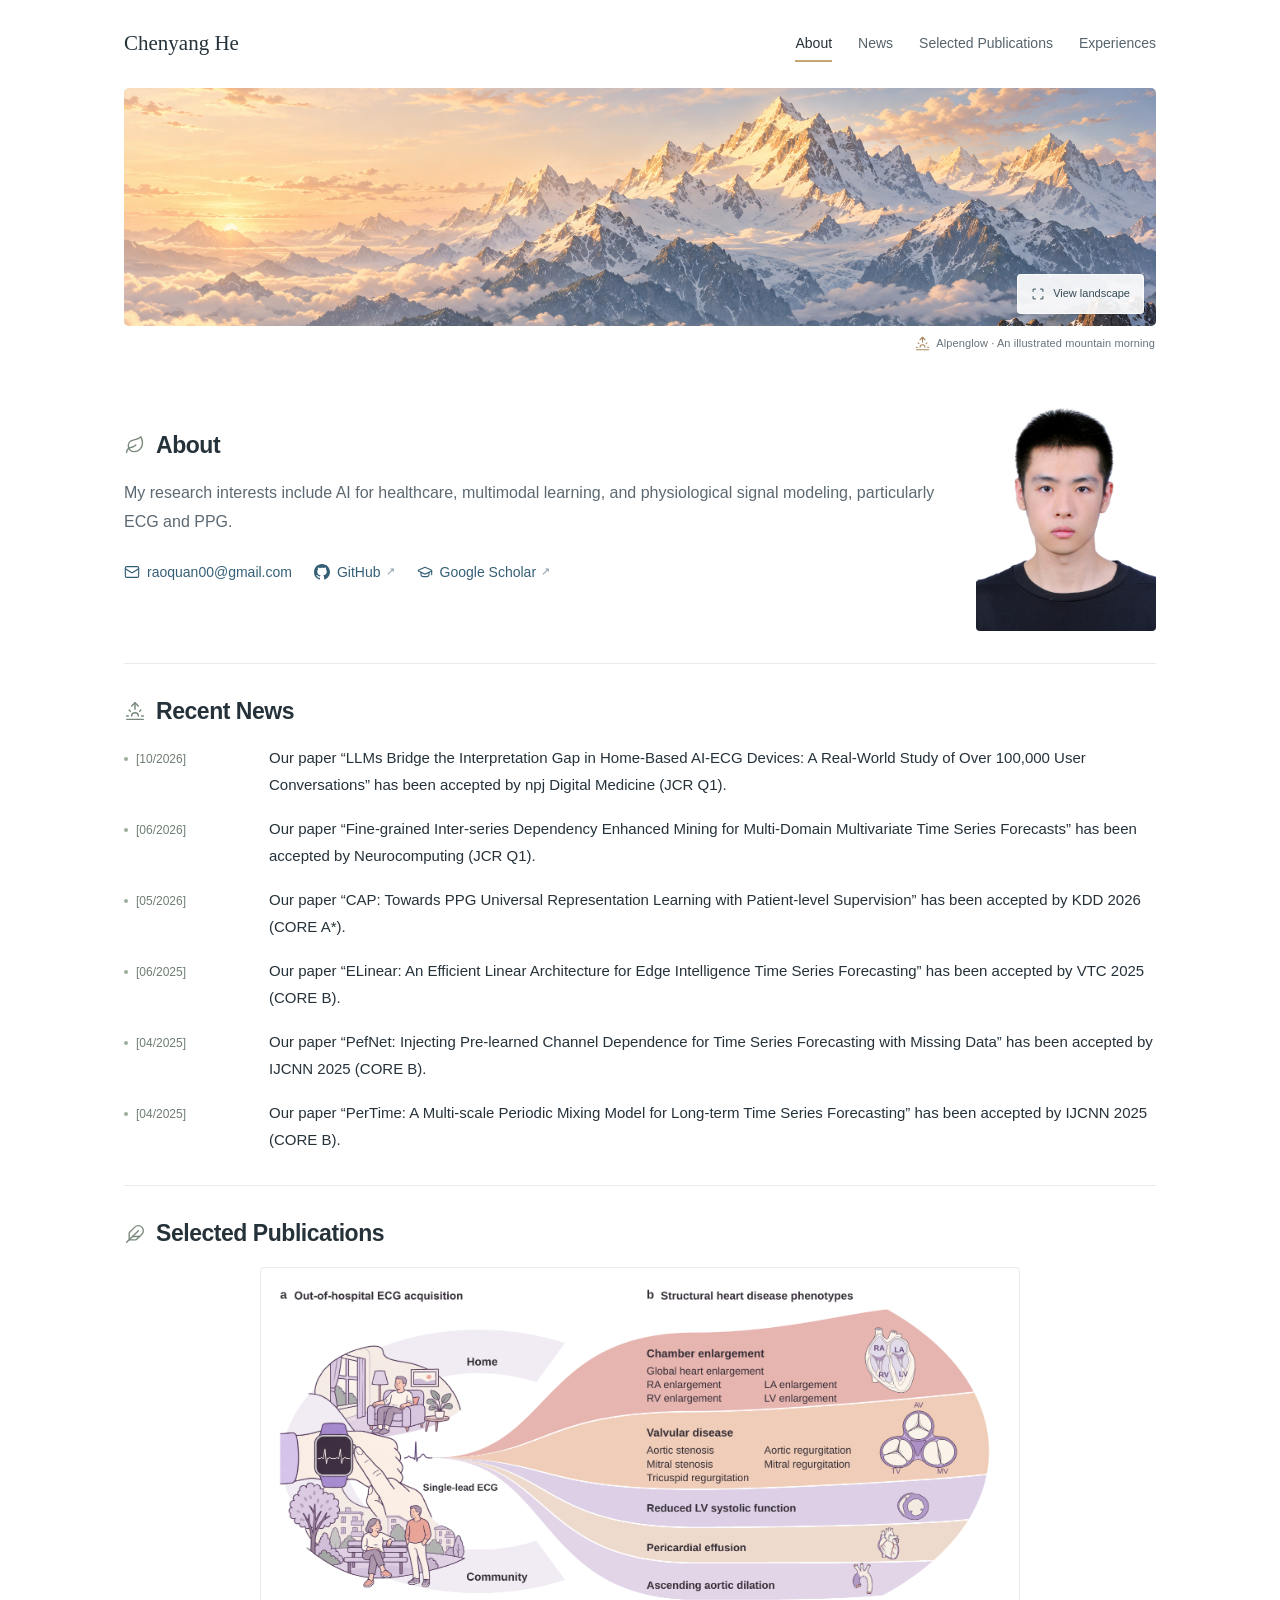
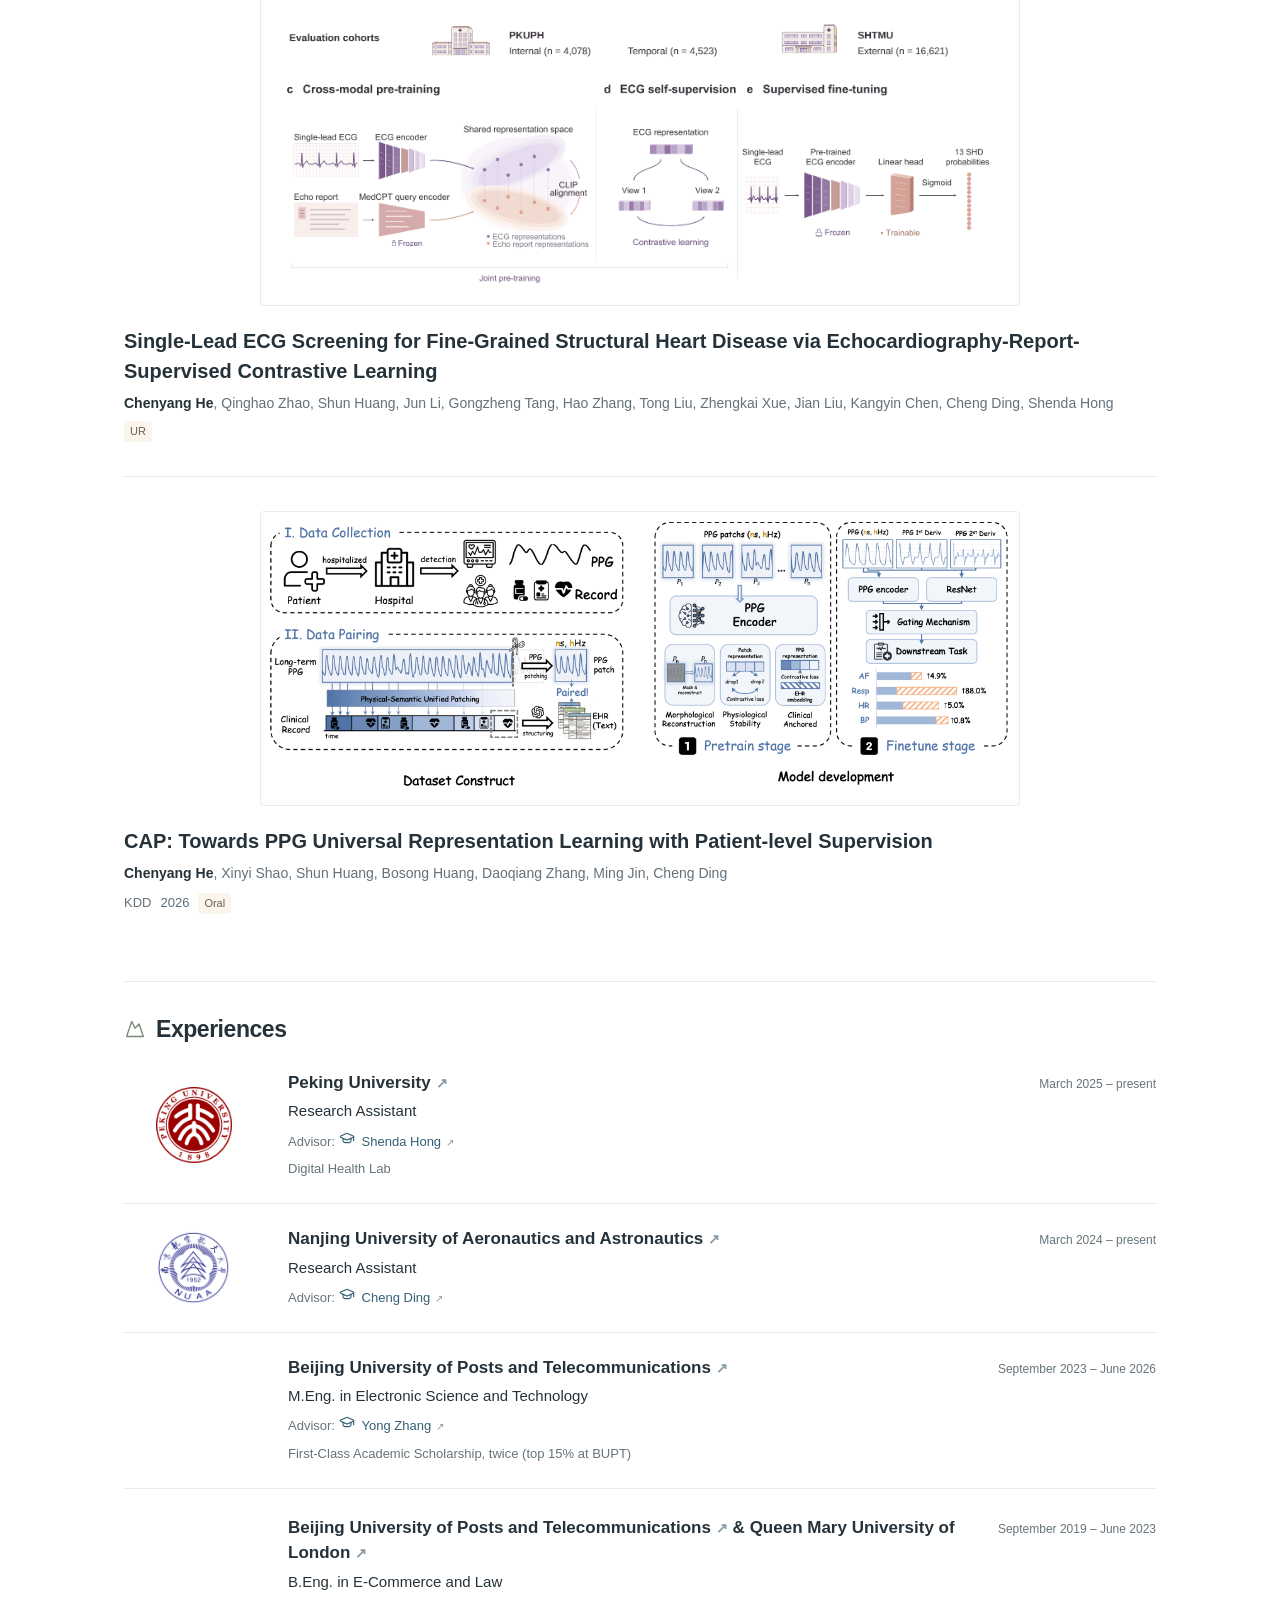
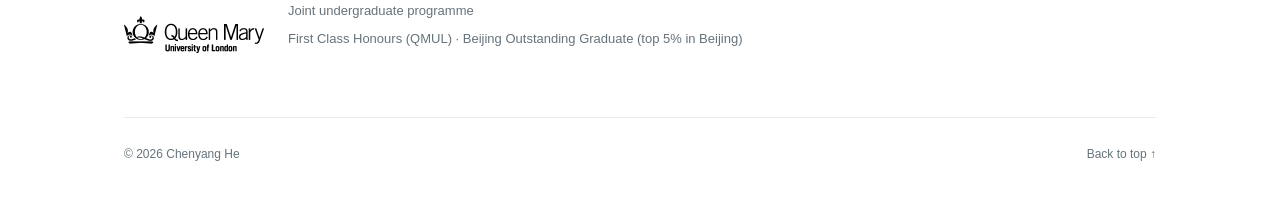
==== index.html @ e51c7ab4 "Publish Chenyang He academic homepage" ====
<!doctype html>
<html lang="en">
<head>
  <meta charset="utf-8">
  <meta name="viewport" content="width=device-width, initial-scale=1">
  <meta name="description" content="Chenyang He. Research interests: AI for healthcare, multimodal learning, and ECG/PPG modeling.">
  <meta name="theme-color" content="#ffffff">
  <title>Chenyang He · Academic Homepage</title>
  <link rel="icon" href="data:image/svg+xml,%3Csvg xmlns='http://www.w3.org/2000/svg' viewBox='0 0 64 64'%3E%3Crect width='64' height='64' rx='14' fill='%23354b57'/%3E%3Ctext x='32' y='43' font-family='serif' font-size='37' text-anchor='middle' fill='white'%3EH%3C/text%3E%3C/svg%3E">
  <link rel="stylesheet" href="styles.css">
  <script src="profile.js" defer></script>
  <script src="site.js" defer></script>
</head>
<body id="top">
  <a class="skip-link" href="#main">Skip to content</a>
  <header class="topbar">
    <h1 class="wordmark"><a id="header-name" href="#top">Chenyang He</a></h1>
    <nav aria-label="Main navigation"><a href="#about">About</a><a href="#news">News</a><a href="#publications">Selected Publications</a><a href="#experiences">Experiences</a></nav>
  </header>
  <figure class="mountain-banner">
    <div class="banner-frame">
      <img id="hero-image" src="assets/alpenglow-anime.png" alt="An anime-style illustration of golden sunrise on snow-covered mountain peaks." fetchpriority="high" width="1774" height="887">
      <button id="landscape-open" class="landscape-open" type="button" aria-haspopup="dialog" hidden><svg viewBox="0 0 20 20" width="14" height="14" fill="none" stroke="currentColor" stroke-width="1.4" aria-hidden="true"><path d="M7 3H3v4m10-4h4v4M3 13v4h4m10-4v4h-4"/></svg><span>View landscape</span></button>
    </div>
    <figcaption><svg class="caption-icon" viewBox="0 0 24 24" width="15" height="15" aria-hidden="true" focusable="false"><use href="assets/icons.svg#sunrise"/></svg><span id="hero-caption">Alpenglow · An illustrated mountain morning</span></figcaption>
  </figure>
  <dialog id="landscape-dialog" aria-labelledby="landscape-title">
    <div class="landscape-toolbar"><h2 id="landscape-title">Landscape</h2><form method="dialog"><button class="landscape-close" aria-label="Close landscape" autofocus>Close <span aria-hidden="true">×</span></button></form></div>
    <img id="landscape-image" alt="">
    <p id="landscape-caption"></p>
  </dialog>
  <dialog id="figure-dialog" aria-labelledby="figure-title" aria-describedby="figure-caption">
    <div class="landscape-toolbar"><h2 id="figure-title">Paper figure</h2><form method="dialog"><button class="landscape-close" aria-label="Close figure" autofocus>Close <span aria-hidden="true">×</span></button></form></div>
    <img id="figure-image" alt="">
    <p id="figure-caption"></p>
  </dialog>
  <div class="content-layout">
    <main id="main">
      <section id="about" class="about-section" aria-labelledby="about-title">
        <div class="about-layout">
          <div class="about-copy">
            <h2 id="about-title"><span class="section-icon" aria-hidden="true"><svg viewBox="0 0 24 24" width="20" height="20" focusable="false"><use href="assets/icons.svg#leaf"/></svg></span>About</h2>
            <div id="bio" class="bio"><p>My research interests include AI for healthcare, multimodal learning, and physiological signal modeling, particularly ECG and PPG.</p></div>
            <div class="about-contacts" aria-label="Contact and academic links">
              <div id="profile-links" class="profile-links"></div>
              <a id="cv-link" class="cv-link" hidden><svg class="inline-icon" viewBox="0 0 24 24" width="16" height="16" aria-hidden="true" focusable="false"><use href="assets/icons.svg#file-text"/></svg>Curriculum vitae</a>
            </div>
          </div>
          <div id="about-portrait" class="about-portrait" hidden><img id="portrait-image" width="480" height="640" alt="Portrait of Chenyang He" decoding="async"></div>
        </div>
      </section>
      <section id="news" class="content-section" aria-labelledby="news-title">
        <h2 id="news-title"><span class="section-icon" aria-hidden="true"><svg viewBox="0 0 24 24" width="20" height="20" focusable="false"><use href="assets/icons.svg#sunrise"/></svg></span>Recent News</h2>
        <ul id="news-list" class="news-list"></ul>
        <p id="news-empty" class="placeholder-text" hidden>Updates to be added.</p>
      </section>
      <section id="publications" class="content-section" aria-labelledby="publications-title">
        <h2 id="publications-title"><span class="section-icon" aria-hidden="true"><svg viewBox="0 0 24 24" width="20" height="20" focusable="false"><use href="assets/icons.svg#feather"/></svg></span>Selected Publications</h2>
        <div id="publication-list"><p class="placeholder-text">Selected publications to be added.</p></div>
      </section>
      <section id="experiences" class="content-section experiences-section" aria-labelledby="experiences-title">
        <h2 id="experiences-title"><span class="section-icon" aria-hidden="true"><svg viewBox="0 0 24 24" width="20" height="20" focusable="false"><use href="assets/icons.svg#mountain"/></svg></span>Experiences</h2>
        <div id="experience-list"></div>
      </section>
    </main>
  </div>
  <footer><span>© <span id="year">2026</span> <span id="footer-name">Chenyang He</span></span><a href="#top">Back to top ↑</a></footer>
  <noscript><p class="noscript">Please enable JavaScript to view the latest profile, news, and publications.</p></noscript>
</body>
</html>
---- styles.css ----
:root {
  color-scheme: light;
  --ink: #26323a;
  --muted: #66737b;
  --link: #355f76;
  --line: #e7ebed;
  --gold: #c7a675;
  --header-offset: 108px;
  --serif: Georgia, 'Times New Roman', serif;
  --sans: -apple-system, BlinkMacSystemFont, 'Segoe UI', Arial, sans-serif;
}
* { box-sizing: border-box; }
html { scroll-behavior: smooth; scroll-padding-top: var(--header-offset); }
body { margin: 0; background: #fff; color: var(--ink); font-family: var(--sans); font-size: 16px; line-height: 1.75; -webkit-font-smoothing: antialiased; }
a { color: var(--link); text-decoration: none; text-underline-offset: 4px; transition: color .18s ease; }
a:hover { text-decoration: underline; }
a:focus-visible, button:focus-visible { outline: 2px solid var(--link); outline-offset: 4px; }
::selection { background: #f0e3cc; color: #26323a; }
button { font: inherit; cursor: pointer; }
p, h1, h2, h3, h4 { margin: 0; }
p, h1, h2, h3, h4, a { overflow-wrap: anywhere; }
[hidden] { display: none !important; }
.muted, .placeholder-text { color: var(--muted); }
.skip-link { position: fixed; top: -100px; left: 20px; background: white; padding: 12px; z-index: 50; }
.skip-link:focus { top: 8px; }
.topbar { max-width: 1080px; margin: auto; min-height: 88px; padding: 18px 24px; display: flex; justify-content: space-between; align-items: center; gap: 24px; position: sticky; top: 0; z-index: 20; background: rgba(255,255,255,.97); border-bottom: 1px solid transparent; transition: border-color .2s ease, box-shadow .2s ease; }
.topbar.is-scrolled { border-color: var(--line); box-shadow: 0 8px 22px -22px #26323a; }
.wordmark { color: var(--ink); font-family: var(--serif); font-size: 21px; font-weight: 500; line-height: 1.3; }
.wordmark a { color: inherit; }
.topbar nav { display: flex; gap: 26px; }
.topbar nav a { color: #56636c; font-size: 14px; min-height: 44px; display: flex; align-items: center; position: relative; }
.topbar nav a::after { content: ''; position: absolute; left: 0; right: 0; bottom: 4px; height: 2px; background: var(--gold); transform: scaleX(0); transform-origin: left; transition: transform .2s ease; }
.topbar nav a:hover, .topbar nav a:focus-visible, .topbar nav a[aria-current] { color: var(--ink); text-decoration: none; }
.topbar nav a:hover::after, .topbar nav a:focus-visible::after, .topbar nav a[aria-current]::after { transform: scaleX(1); }
.mountain-banner { max-width: 1032px; margin: 0 auto; }
.banner-frame { position: relative; overflow: hidden; border-radius: 5px; background: #f0f4f6; }
.mountain-banner img { display: block; width: 100%; height: 238px; object-fit: cover; object-position: center 15%; }
.mountain-banner figcaption { display: flex; align-items: center; justify-content: flex-end; gap: 6px; text-align: right; font-size: 11px; color: var(--muted); letter-spacing: .01em; padding: 8px 1px 0; }
.caption-icon { flex: 0 0 auto; color: #aa8960; }
.landscape-open { position: absolute; right: 12px; bottom: 12px; display: inline-flex; align-items: center; gap: 8px; min-height: 40px; padding: 8px 13px; border: 1px solid rgba(255,255,255,.7); border-radius: 4px; background: rgba(255,255,255,.9); color: #354b57; font-size: 11px; box-shadow: 0 2px 10px #26323a0a; transition: background .18s ease, transform .18s ease; }
.landscape-open:hover { background: white; transform: translateY(-1px); }
.landscape-open:focus-visible { outline-color: #26323a; outline-offset: -4px; }
#landscape-dialog, #figure-dialog { width: min(1120px, calc(100% - 40px)); max-width: none; max-height: calc(100dvh - 40px); padding: 0; border: 1px solid #ffffff80; border-radius: 8px; box-shadow: 0 24px 90px #10202940; color: var(--ink); background: white; overflow: auto; }
#landscape-dialog::backdrop, #figure-dialog::backdrop { background: rgba(18,29,37,.74); }
.landscape-toolbar { display: flex; align-items: center; justify-content: space-between; gap: 20px; padding: 9px 18px; }
.landscape-toolbar h2 { font-size: 14px; font-weight: 500; letter-spacing: 0; margin: 0; }
.landscape-close { min-height: 44px; border: 0; background: transparent; color: var(--ink); font-size: 13px; display: inline-flex; gap: 12px; align-items: center; padding: 5px; }
.landscape-close span { font-size: 23px; line-height: 1; }
#landscape-image { display: block; width: 100%; max-height: calc(100dvh - 190px); object-fit: contain; background: #f6f8f9; }
#figure-image { display: block; width: 100%; height: auto; max-height: calc(100dvh - 190px); object-fit: contain; background: #fff; }
#landscape-caption, #figure-caption { padding: 14px 18px; color: var(--muted); font-size: 12px; }
html:has(dialog[open]) { overflow: hidden; }
.content-layout { max-width: 1080px; margin: 0 auto; padding: 38px 24px 32px; }
.about-layout { display: grid; grid-template-columns: minmax(0, 1fr); align-items: center; gap: 40px; }
.about-layout:has(.about-portrait:not([hidden])) { grid-template-columns: minmax(0, 1fr) 180px; }
.about-copy { min-width: 0; }
.about-portrait { width: 180px; }
.about-portrait img { display: block; width: 100%; height: auto; border-radius: 4px; }
.about-contacts { display: flex; flex-wrap: wrap; gap: 0 22px; margin-top: 13px; }
.profile-links { display: flex; flex-wrap: wrap; gap: 0 22px; }
.profile-links a { display: inline-flex; align-items: center; min-height: 44px; font-size: 14px; }
.inline-icon { flex: 0 0 auto; margin-right: 7px; color: currentColor; }
.external-mark { font-size: .8em; color: #8799a4; margin-left: 5px; transition: color .18s ease, transform .18s ease; }
a:hover .external-mark { color: var(--link); transform: translate(1px, -1px); }
.cv-link { display: inline-flex; align-items: center; min-height: 44px; font-size: 14px; }
h2 { font-size: 23px; font-weight: 600; line-height: 1.4; letter-spacing: -.02em; margin-bottom: 17px; }
main section > h2, .about-copy > h2 { display: flex; align-items: center; gap: 10px; }
.section-icon { display: inline-flex; justify-content: center; align-items: center; flex: 0 0 22px; width: 22px; height: 26px; color: #778879; }
.section-icon svg { display: block; }
h3 { font-size: 16px; font-weight: 600; line-height: 1.5; }
.bio { line-height: 1.85; }
.bio p + p { margin-top: 14px; }
.bio:has(p:only-child) { color: #5c6972; }
.about-section, .content-section { padding-bottom: 32px; border-bottom: 1px solid var(--line); margin-bottom: 31px; }
.content-section > div > .placeholder-text { font-size: 15px; }
.news-list { list-style: none; margin: 0; padding: 0; }
.news-entry { display: grid; grid-template-columns: 130px minmax(0, 1fr); gap: 15px; align-items: baseline; }
.news-entry + .news-entry { margin-top: 17px; }
.news-date { font-size: 12px; color: #6f7e72; font-variant-numeric: tabular-nums; white-space: nowrap; }
.news-date::before { content: ''; display: inline-block; width: 4px; height: 4px; border-radius: 50%; background: #9cae9c; margin: 0 8px 2px 0; }
.news-text { font-size: 15px; line-height: 1.8; }
.news-status { display: inline-block; vertical-align: baseline; margin-left: 3px; }
.news-links { display: flex; flex-wrap: wrap; gap: 6px 16px; margin-top: 3px; }
.news-links a { display: inline-flex; align-items: center; min-height: 28px; font-size: 13px; }
#experience-list.has-joint-institution { --experience-logo-column: 140px; }
.experience-entry { display: grid; grid-template-columns: var(--experience-logo-column, 76px) minmax(0, 1fr); gap: 24px; align-items: center; padding: 22px 0; }
.experience-entry:first-child { padding-top: 8px; }
.experience-entry + .experience-entry { border-top: 1px solid var(--line); }
.experience-logos { display: flex; flex-direction: column; align-items: center; gap: 28px; }
.experience-logo { width: 76px; height: 76px; display: flex; align-items: center; justify-content: center; }
.experience-logo--wide { width: 140px; height: 40px; }
.experience-logo img { display: block; width: 100%; height: 100%; object-fit: contain; }
.experience-content { min-width: 0; }
.experience-header { display: flex; flex-wrap: wrap; gap: 3px 20px; align-items: baseline; justify-content: space-between; }
.experience-header h3 { font-size: 17px; flex: 1 1 420px; }
.experience-header h3 a { color: inherit; }
.experience-period { font-size: 12px; color: var(--muted); white-space: nowrap; font-variant-numeric: tabular-nums; }
.experience-role { font-size: 15px; margin-top: 3px; }
.experience-detail { font-size: 13px; color: var(--muted); margin-top: 5px; }
.content-section.experiences-section { border-bottom: 0; margin-bottom: 0; padding-bottom: 0; }
.publication { padding: 34px 0; }
.publication:first-child { padding-top: 0; }
.publication + .publication { border-top: 1px solid var(--line); }
.publication-content { margin-top: 20px; }
.publication-title { font-size: 20px; font-weight: 600; line-height: 1.5; }
.publication-visual { width: 100%; border-radius: 4px; background: #fff; }
.publication-visual img { display: block; width: 100%; height: auto; }
.publication-figure { display: block; width: 760px; max-width: 100%; margin-inline: auto; padding: 8px; border: 1px solid var(--line); border-radius: 4px; background: #fff; cursor: zoom-in; transition: border-color .18s ease, box-shadow .18s ease; }
.publication-figure:hover { border-color: #bdcbbf; box-shadow: 0 3px 12px #26323a0a; }
.publication-visual.is-placeholder { aspect-ratio: 5 / 2; display: flex; flex-direction: column; align-items: center; justify-content: center; gap: 9px; border: 1px dashed #dce3de; background: #fcfdfb; color: #728276; font-size: 12px; }
.publication-visual .inline-icon { width: 23px; height: 23px; margin: 0; color: #87988a; }
.authors { font-size: 14px; color: #64717a; margin-top: 5px; }
.authors strong { font-weight: 600; color: var(--ink); }
.publication-meta { font-size: 13px; color: var(--muted); margin-top: 6px; display: flex; flex-wrap: wrap; align-items: center; gap: 5px 9px; }
.publication-year { font-variant-numeric: tabular-nums; color: #566d7c; font-weight: 500; }
.publication-status { font-size: 11px; line-height: 1.5; color: #6c604b; background: #faf6ee; padding: 2px 6px; border-radius: 3px; }
.item-links { display: flex; flex-wrap: wrap; gap: 14px; margin-top: 4px; }
.item-links a { font-size: 12px; display: flex; align-items: center; min-height: 36px; padding: 3px 10px; border: 1px solid var(--line); border-radius: 4px; transition: border-color .18s ease, background .18s ease; }
.item-links a:hover { background: #f7fafb; border-color: #b9cbd4; text-decoration: none; }
.item-links:has(a) { margin-top: 12px; }
footer { max-width: 1032px; margin: 8px auto 0; border-top: 1px solid var(--line); padding: 15px 0 24px; display: flex; justify-content: space-between; align-items: center; gap: 20px; color: var(--muted); font-size: 12px; }
footer a { color: var(--muted); display: flex; align-items: center; min-height: 44px; }
.noscript { max-width: 1032px; margin: auto; padding: 20px; }
@media (max-width: 1080px) {
  .mountain-banner, footer { margin-left: 24px; margin-right: 24px; }
}
@media (max-width: 700px) {
  .topbar { min-height: 76px; gap: 16px; }
  .wordmark { font-size: 18px; }
  .topbar nav { gap: 17px; }
  .topbar nav a { font-size: 12px; }
  .mountain-banner img { height: 190px; }
  .mountain-banner figcaption { font-size: 11px; }
  .content-layout { padding-top: 27px; }
  h2 { font-size: 22px; }
  .experience-entry { grid-template-columns: 56px minmax(0, 1fr); gap: 16px; }
  .experience-entry--joint { grid-template-columns: minmax(0, 1fr); }
  .experience-logo { width: 56px; height: 56px; }
  .experience-logo--wide { width: 140px; height: 40px; }
  .experience-header h3 { font-size: 15px; }
  .experience-role { font-size: 14px; }
  .publication-title { font-size: 18px; }
  .about-section, .content-section { margin-bottom: 27px; padding-bottom: 27px; }
}
@media (max-width: 540px) {
  :root { --header-offset: 120px; }
  .about-layout, .about-layout:has(.about-portrait:not([hidden])) { grid-template-columns: minmax(0, 1fr); gap: 24px; }
  .about-portrait { grid-row: 1; width: 138px; }
  .topbar { flex-direction: column; align-items: flex-start; gap: 0; }
  .topbar nav { width: 100%; justify-content: space-between; gap: 4px; }
  .news-entry { grid-template-columns: minmax(0, 1fr); gap: 2px; }
  .news-entry + .news-entry { margin-top: 20px; }
  .publication-content { margin-top: 15px; }
  .publication-figure { padding: 4px; }
}
@media (max-width: 480px) {
  :root { --header-offset: 120px; }
  .topbar { flex-direction: column; align-items: flex-start; gap: 0; padding: 16px 22px 7px; }
  .topbar nav { width: 100%; justify-content: space-between; }
  .topbar nav a { font-size: 13px; }
  .mountain-banner { margin-left: 22px; margin-right: 22px; }
  .mountain-banner img { height: 150px; object-position: 62% 46%; }
  .landscape-open { right: 8px; bottom: 8px; min-height: 36px; padding: 5px 9px; font-size: 10px; gap: 5px; }
  .content-layout { padding-left: 22px; padding-right: 22px; }
  footer { margin-left: 22px; margin-right: 22px; font-size: 11px; }
}
@media (prefers-reduced-motion: reduce) { html { scroll-behavior: auto; } *, *::before, *::after { transition: none !important; animation: none !important; } }
@media print {
  .topbar, .mountain-banner, footer, .skip-link, dialog { display: none; }
  .content-layout { display: block; padding: 0; }
  .publication, .experience-entry { break-inside: avoid; }
  a { color: inherit; }
}
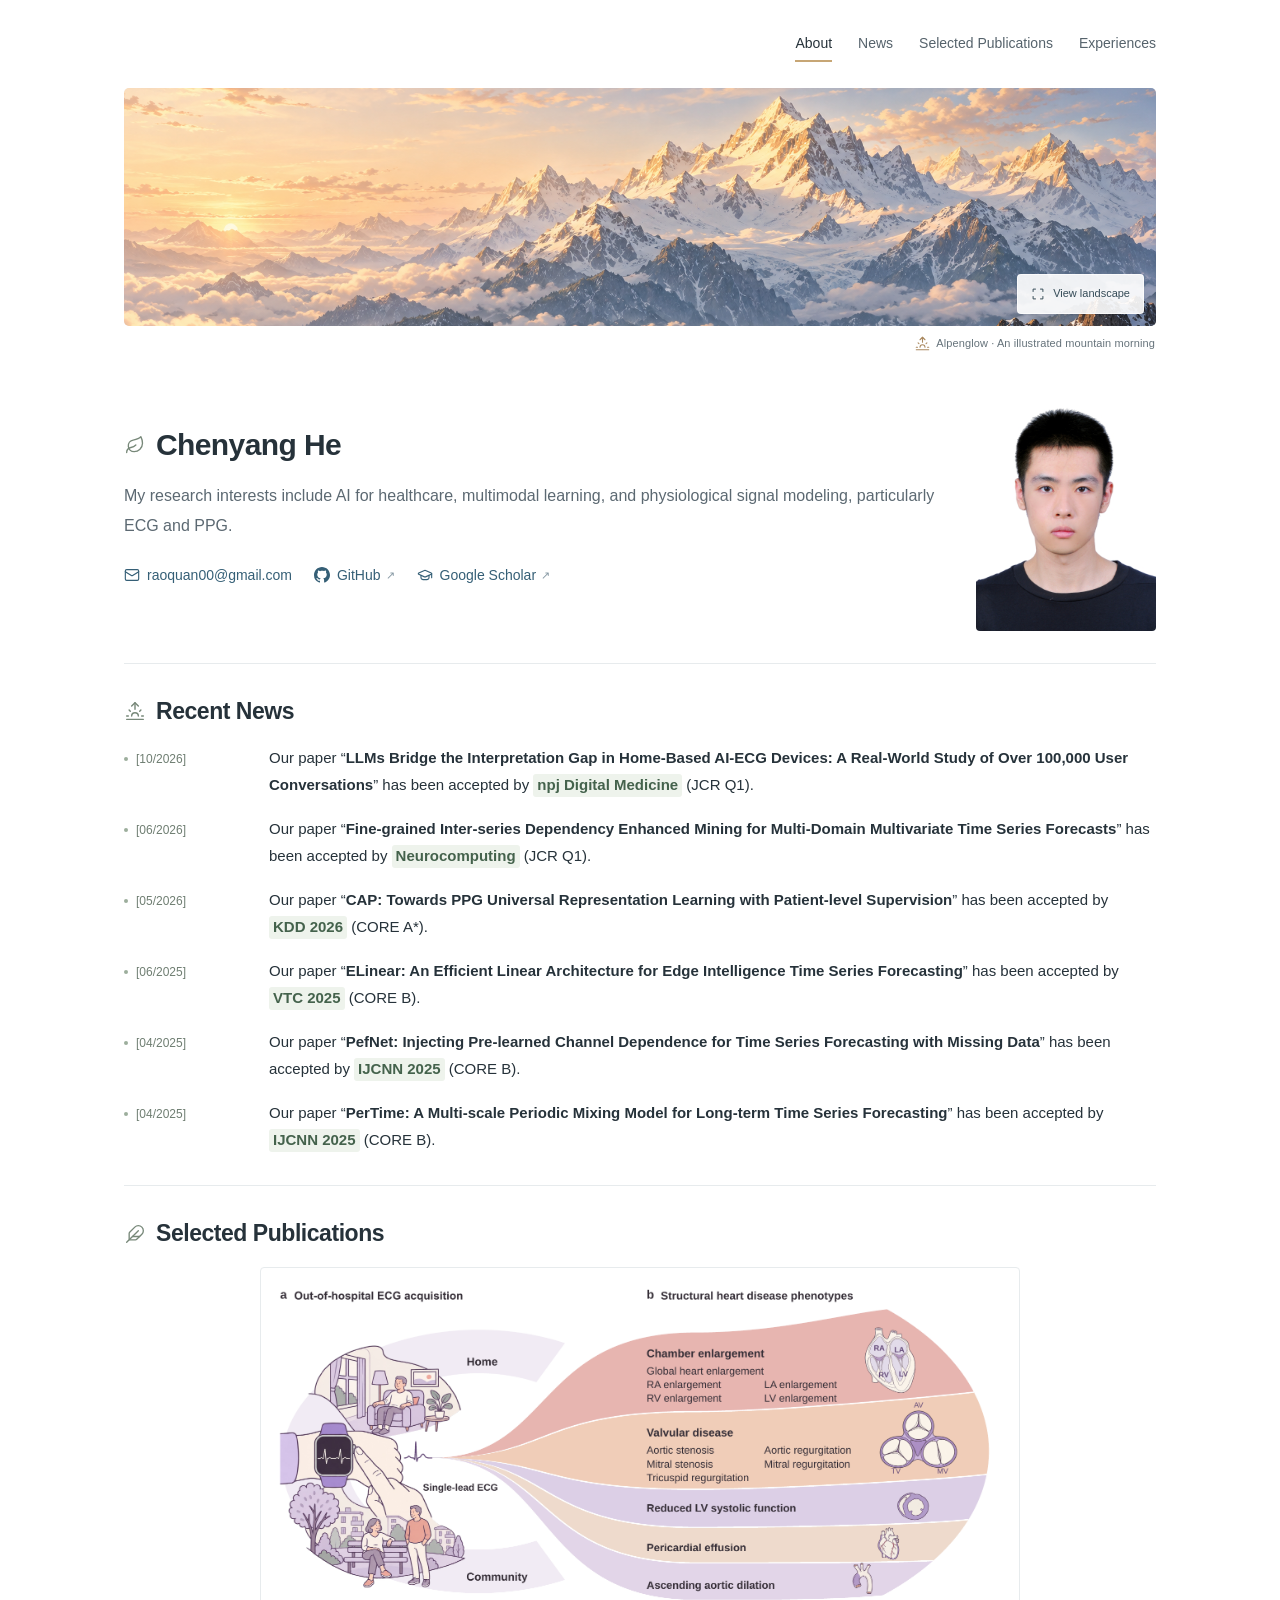
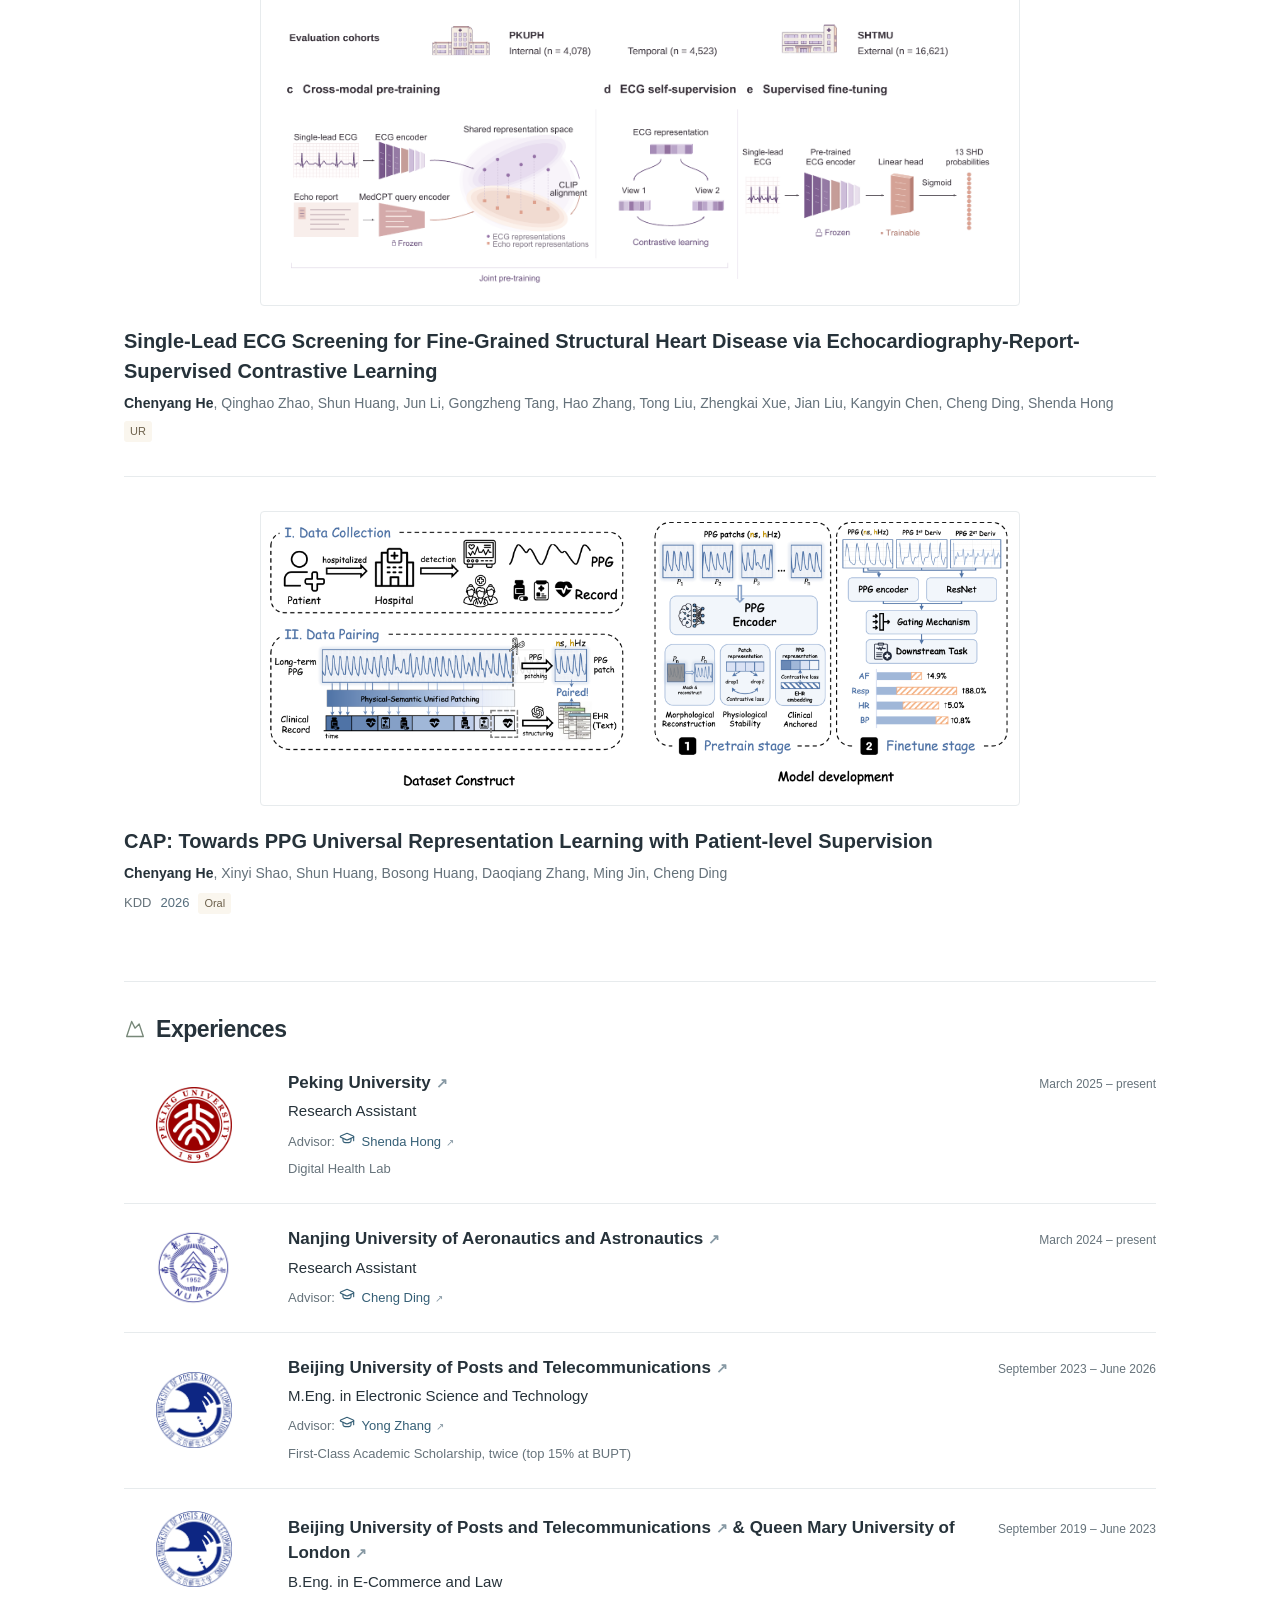
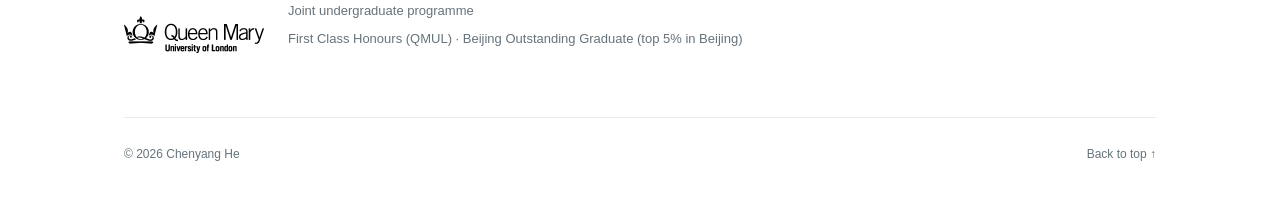
==== commit 55011efb: "Refine profile heading and highlight paper news" ====
--- a/index.html
+++ b/index.html
@@ -14,7 +14,6 @@
 <body id="top">
   <a class="skip-link" href="#main">Skip to content</a>
   <header class="topbar">
-    <h1 class="wordmark"><a id="header-name" href="#top">Chenyang He</a></h1>
     <nav aria-label="Main navigation"><a href="#about">About</a><a href="#news">News</a><a href="#publications">Selected Publications</a><a href="#experiences">Experiences</a></nav>
   </header>
   <figure class="mountain-banner">
@@ -39,7 +38,7 @@
       <section id="about" class="about-section" aria-labelledby="about-title">
         <div class="about-layout">
           <div class="about-copy">
-            <h2 id="about-title"><span class="section-icon" aria-hidden="true"><svg viewBox="0 0 24 24" width="20" height="20" focusable="false"><use href="assets/icons.svg#leaf"/></svg></span>About</h2>
+            <h1 id="about-title"><span class="section-icon" aria-hidden="true"><svg viewBox="0 0 24 24" width="20" height="20" focusable="false"><use href="assets/icons.svg#leaf"/></svg></span><span id="about-name">Chenyang He</span></h1>
             <div id="bio" class="bio"><p>My research interests include AI for healthcare, multimodal learning, and physiological signal modeling, particularly ECG and PPG.</p></div>
             <div class="about-contacts" aria-label="Contact and academic links">
               <div id="profile-links" class="profile-links"></div>
--- a/styles.css
+++ b/styles.css
@@ -23,10 +23,8 @@
 .muted, .placeholder-text { color: var(--muted); }
 .skip-link { position: fixed; top: -100px; left: 20px; background: white; padding: 12px; z-index: 50; }
 .skip-link:focus { top: 8px; }
-.topbar { max-width: 1080px; margin: auto; min-height: 88px; padding: 18px 24px; display: flex; justify-content: space-between; align-items: center; gap: 24px; position: sticky; top: 0; z-index: 20; background: rgba(255,255,255,.97); border-bottom: 1px solid transparent; transition: border-color .2s ease, box-shadow .2s ease; }
+.topbar { max-width: 1080px; margin: auto; min-height: 88px; padding: 18px 24px; display: flex; justify-content: flex-end; align-items: center; gap: 24px; position: sticky; top: 0; z-index: 20; background: rgba(255,255,255,.97); border-bottom: 1px solid transparent; transition: border-color .2s ease, box-shadow .2s ease; }
 .topbar.is-scrolled { border-color: var(--line); box-shadow: 0 8px 22px -22px #26323a; }
-.wordmark { color: var(--ink); font-family: var(--serif); font-size: 21px; font-weight: 500; line-height: 1.3; }
-.wordmark a { color: inherit; }
 .topbar nav { display: flex; gap: 26px; }
 .topbar nav a { color: #56636c; font-size: 14px; min-height: 44px; display: flex; align-items: center; position: relative; }
 .topbar nav a::after { content: ''; position: absolute; left: 0; right: 0; bottom: 4px; height: 2px; background: var(--gold); transform: scaleX(0); transform-origin: left; transition: transform .2s ease; }
@@ -64,7 +62,8 @@
 a:hover .external-mark { color: var(--link); transform: translate(1px, -1px); }
 .cv-link { display: inline-flex; align-items: center; min-height: 44px; font-size: 14px; }
 h2 { font-size: 23px; font-weight: 600; line-height: 1.4; letter-spacing: -.02em; margin-bottom: 17px; }
-main section > h2, .about-copy > h2 { display: flex; align-items: center; gap: 10px; }
+main section > h2, .about-copy > h1 { display: flex; align-items: center; gap: 10px; }
+.about-copy > h1 { font-size: 30px; font-weight: 600; line-height: 1.3; letter-spacing: -.02em; margin-bottom: 17px; }
 .section-icon { display: inline-flex; justify-content: center; align-items: center; flex: 0 0 22px; width: 22px; height: 26px; color: #778879; }
 .section-icon svg { display: block; }
 h3 { font-size: 16px; font-weight: 600; line-height: 1.5; }
@@ -79,6 +78,8 @@
 .news-date { font-size: 12px; color: #6f7e72; font-variant-numeric: tabular-nums; white-space: nowrap; }
 .news-date::before { content: ''; display: inline-block; width: 4px; height: 4px; border-radius: 50%; background: #9cae9c; margin: 0 8px 2px 0; }
 .news-text { font-size: 15px; line-height: 1.8; }
+.news-paper-title { color: var(--ink); font-weight: 600; }
+.news-venue { display: inline-block; max-width: 100%; color: #44624c; background: #eef3ec; font-weight: 600; line-height: 1.5; padding: 0 4px; border-radius: 3px; }
 .news-status { display: inline-block; vertical-align: baseline; margin-left: 3px; }
 .news-links { display: flex; flex-wrap: wrap; gap: 6px 16px; margin-top: 3px; }
 .news-links a { display: inline-flex; align-items: center; min-height: 28px; font-size: 13px; }
@@ -126,13 +127,13 @@
 }
 @media (max-width: 700px) {
   .topbar { min-height: 76px; gap: 16px; }
-  .wordmark { font-size: 18px; }
   .topbar nav { gap: 17px; }
   .topbar nav a { font-size: 12px; }
   .mountain-banner img { height: 190px; }
   .mountain-banner figcaption { font-size: 11px; }
   .content-layout { padding-top: 27px; }
   h2 { font-size: 22px; }
+  .about-copy > h1 { font-size: 27px; }
   .experience-entry { grid-template-columns: 56px minmax(0, 1fr); gap: 16px; }
   .experience-entry--joint { grid-template-columns: minmax(0, 1fr); }
   .experience-logo { width: 56px; height: 56px; }
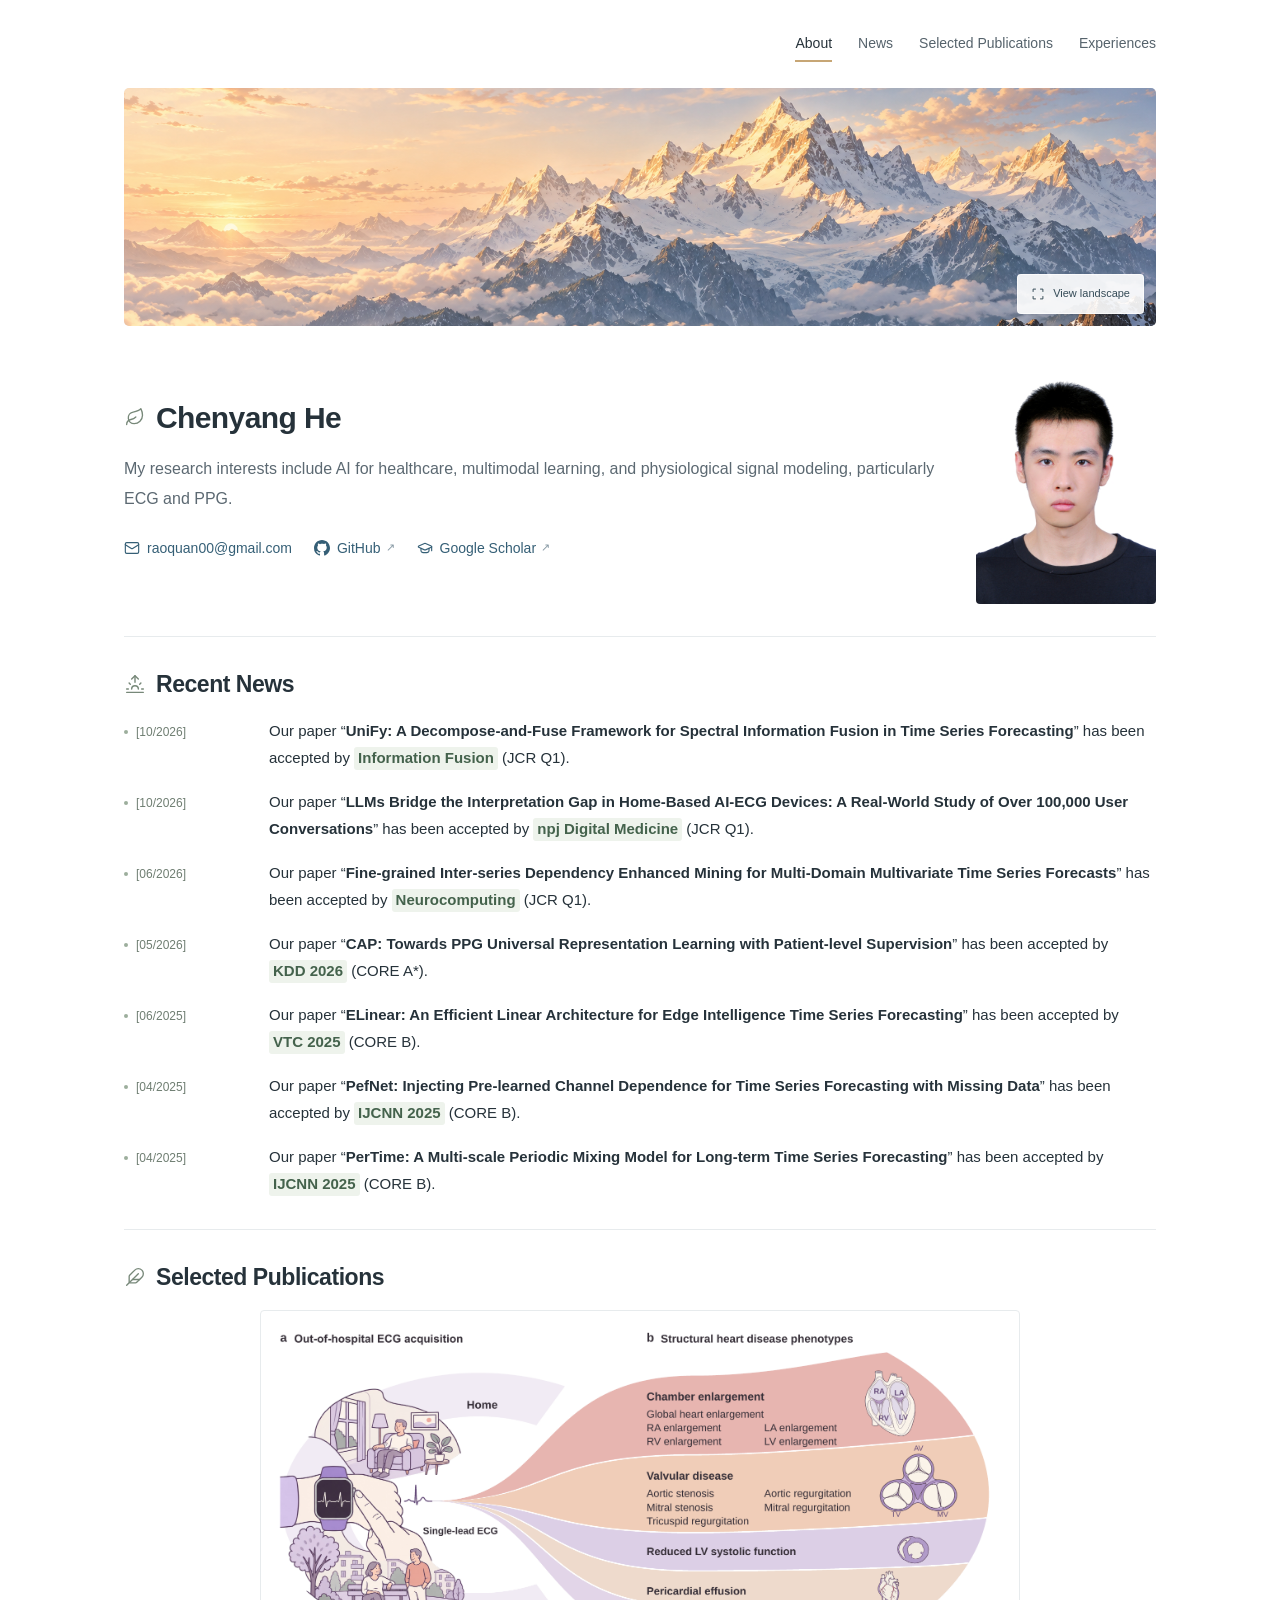
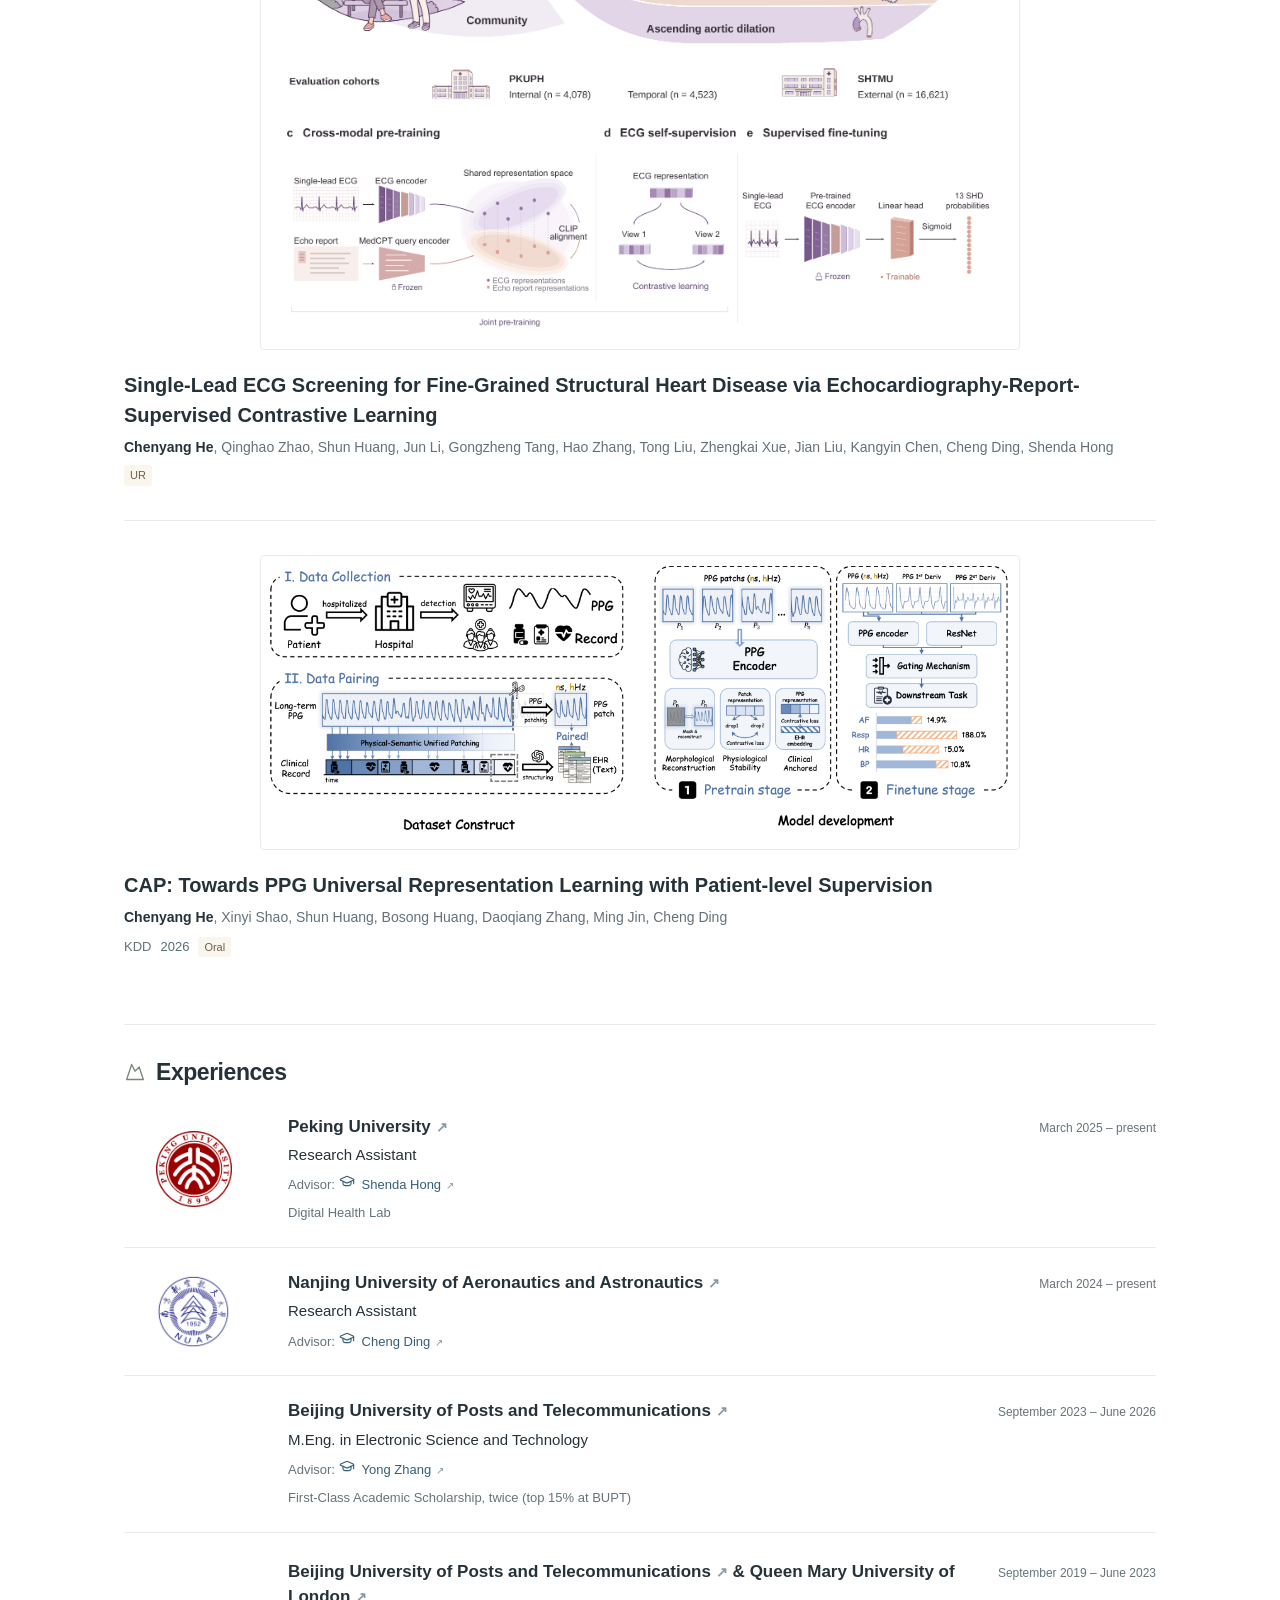
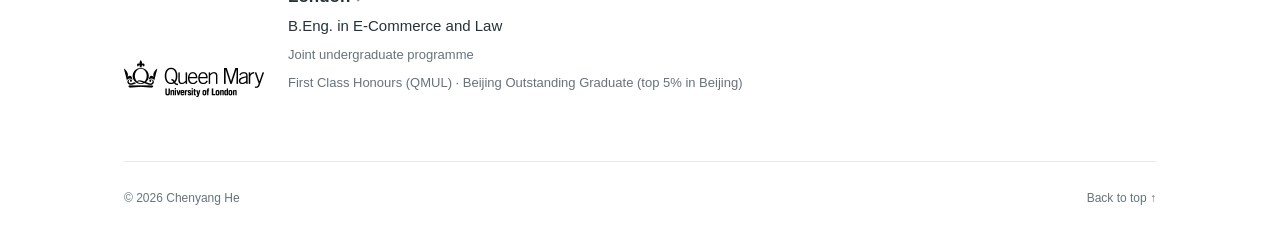
==== commit d0c47a5a: "Hide mountain landscape caption" ====
--- a/index.html
+++ b/index.html
@@ -21,12 +21,12 @@
       <img id="hero-image" src="assets/alpenglow-anime.png" alt="An anime-style illustration of golden sunrise on snow-covered mountain peaks." fetchpriority="high" width="1774" height="887">
       <button id="landscape-open" class="landscape-open" type="button" aria-haspopup="dialog" hidden><svg viewBox="0 0 20 20" width="14" height="14" fill="none" stroke="currentColor" stroke-width="1.4" aria-hidden="true"><path d="M7 3H3v4m10-4h4v4M3 13v4h4m10-4v4h-4"/></svg><span>View landscape</span></button>
     </div>
-    <figcaption><svg class="caption-icon" viewBox="0 0 24 24" width="15" height="15" aria-hidden="true" focusable="false"><use href="assets/icons.svg#sunrise"/></svg><span id="hero-caption">Alpenglow · An illustrated mountain morning</span></figcaption>
+    <figcaption hidden><svg class="caption-icon" viewBox="0 0 24 24" width="15" height="15" aria-hidden="true" focusable="false"><use href="assets/icons.svg#sunrise"/></svg><span id="hero-caption"></span></figcaption>
   </figure>
   <dialog id="landscape-dialog" aria-labelledby="landscape-title">
     <div class="landscape-toolbar"><h2 id="landscape-title">Landscape</h2><form method="dialog"><button class="landscape-close" aria-label="Close landscape" autofocus>Close <span aria-hidden="true">×</span></button></form></div>
     <img id="landscape-image" alt="">
-    <p id="landscape-caption"></p>
+    <p id="landscape-caption" hidden></p>
   </dialog>
   <dialog id="figure-dialog" aria-labelledby="figure-title" aria-describedby="figure-caption">
     <div class="landscape-toolbar"><h2 id="figure-title">Paper figure</h2><form method="dialog"><button class="landscape-close" aria-label="Close figure" autofocus>Close <span aria-hidden="true">×</span></button></form></div>
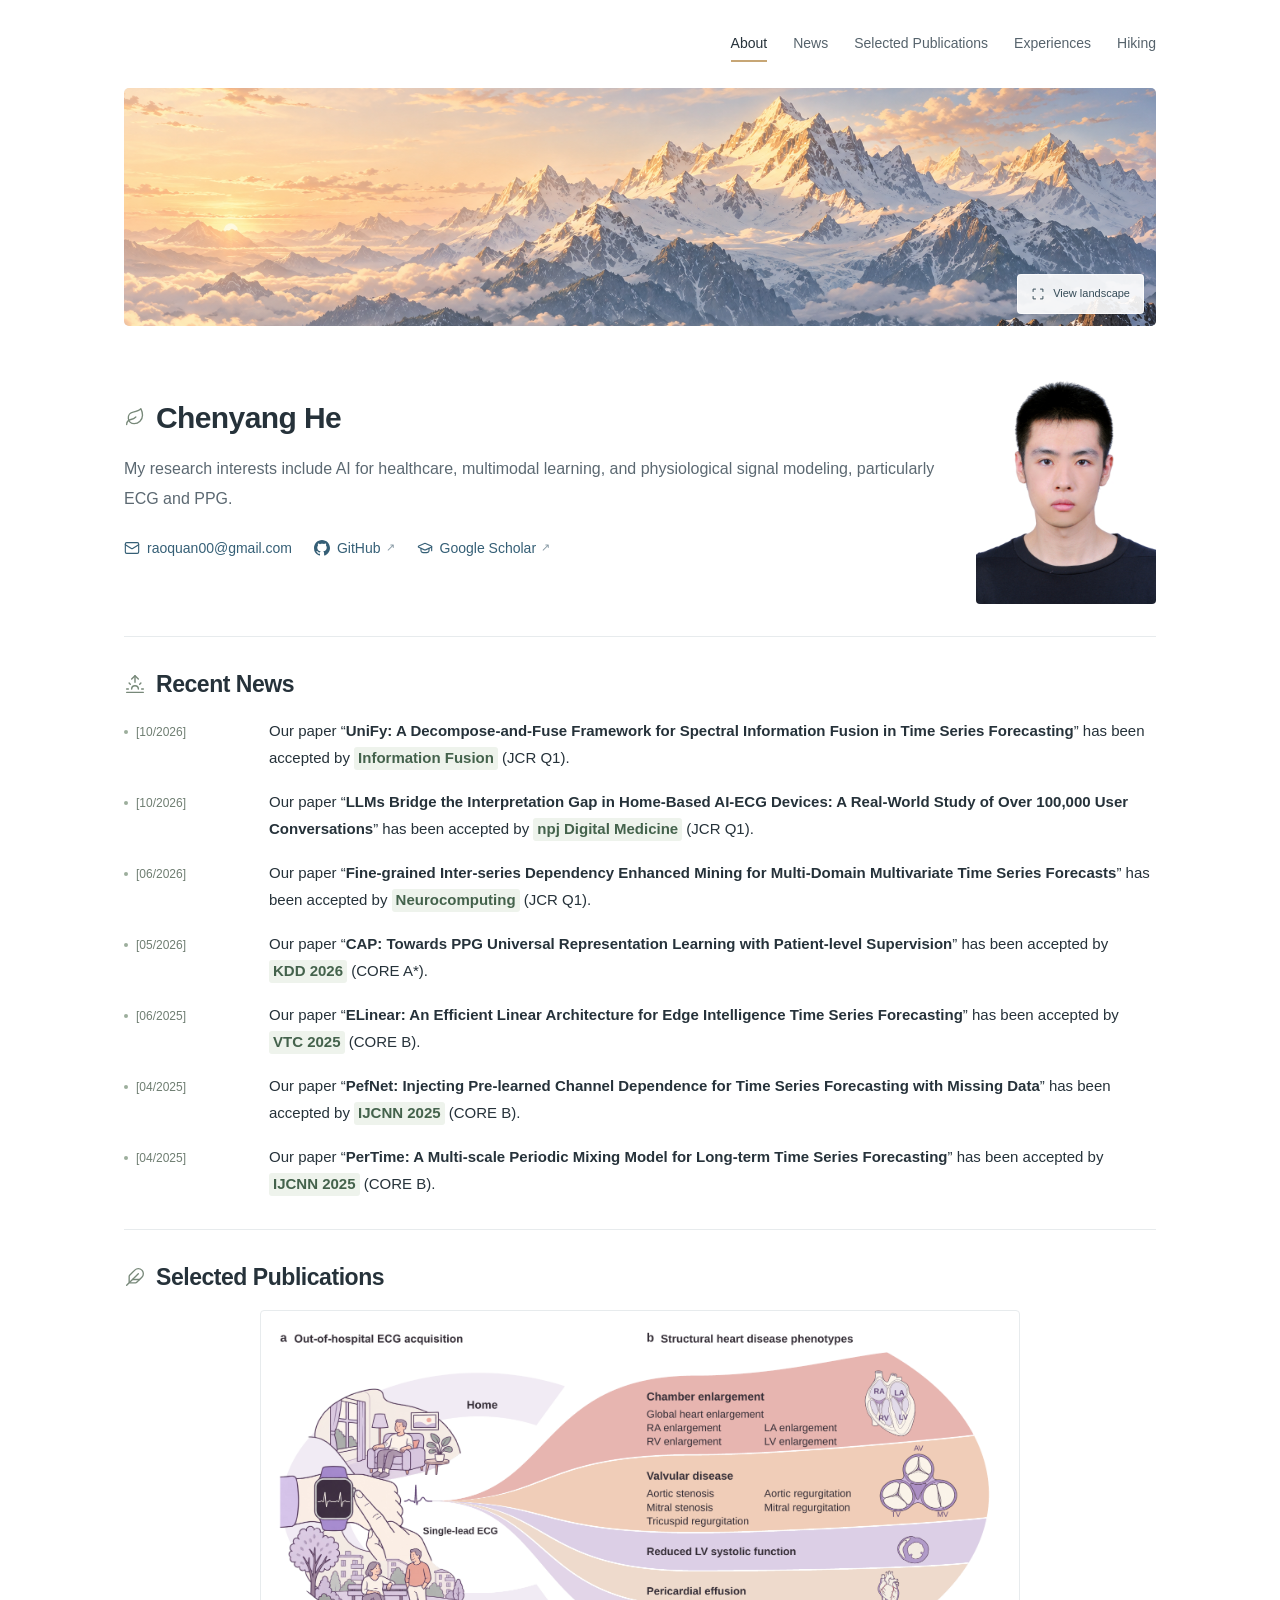
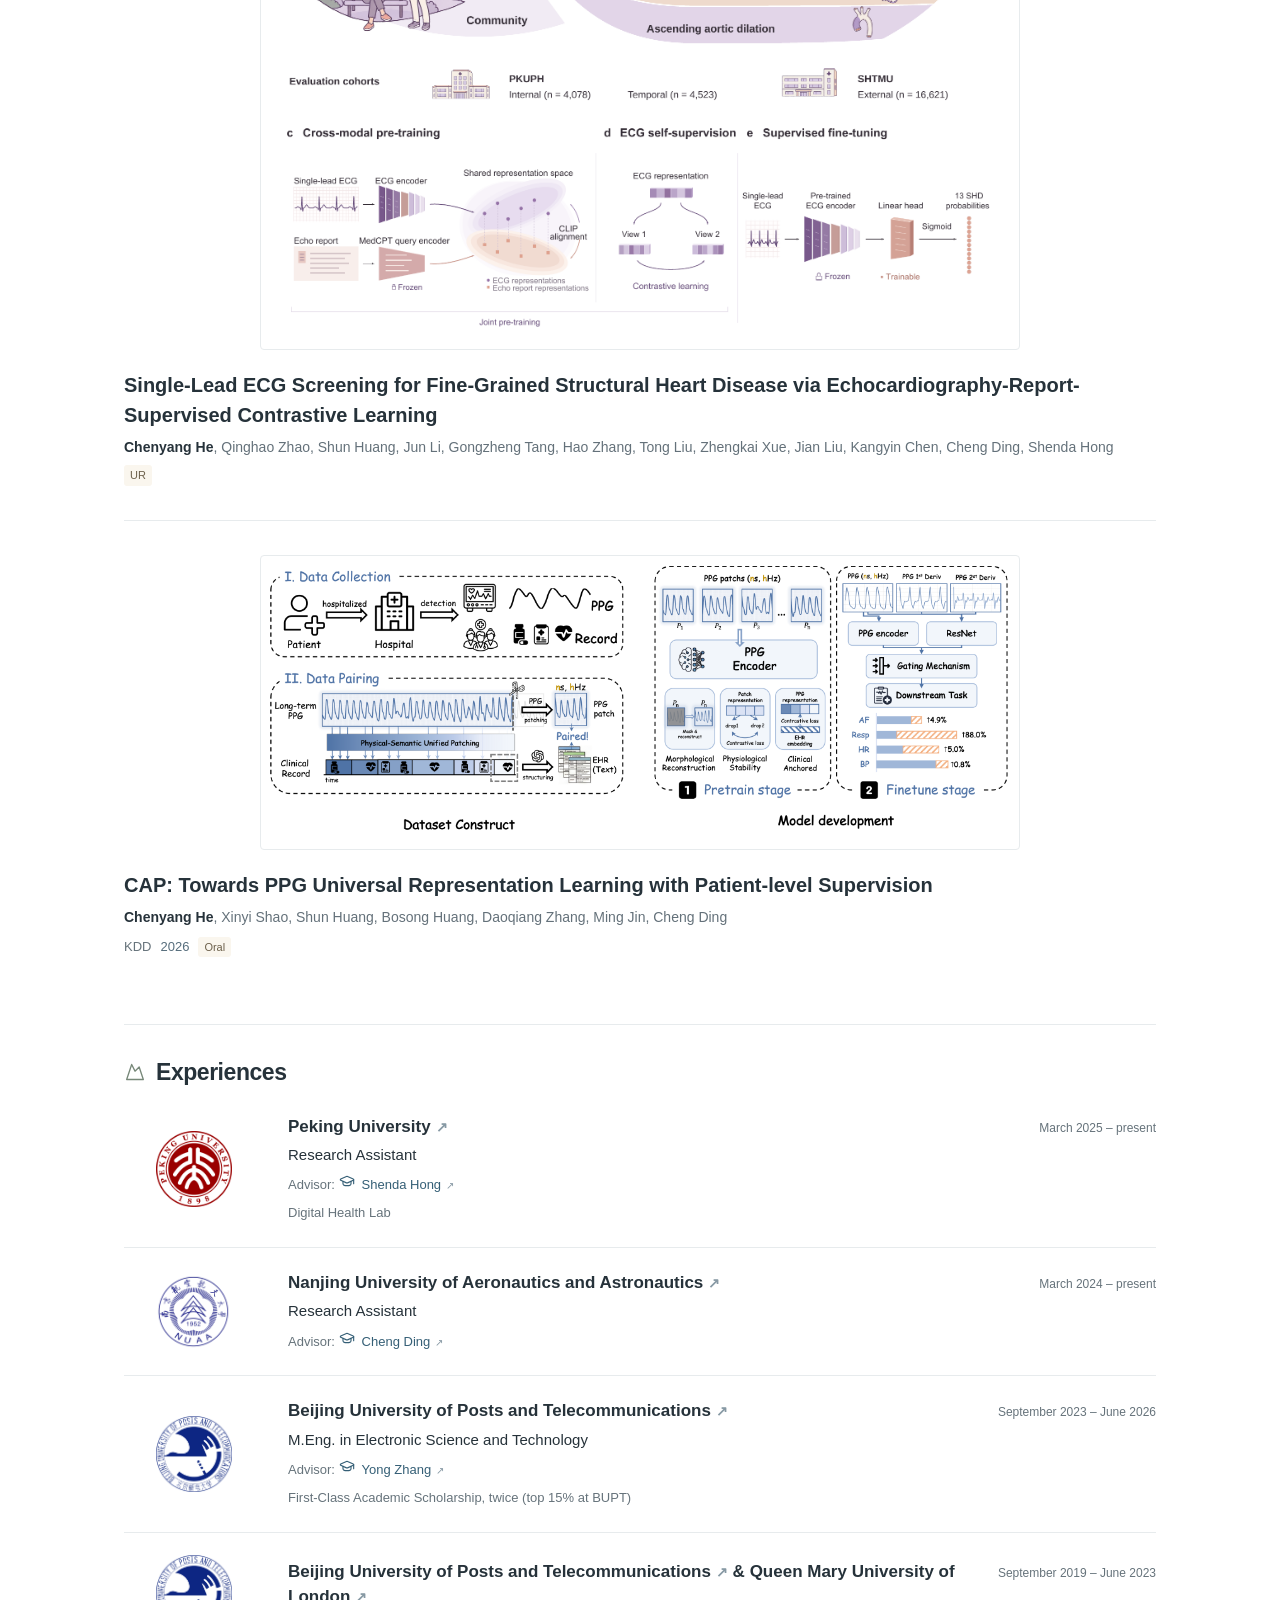
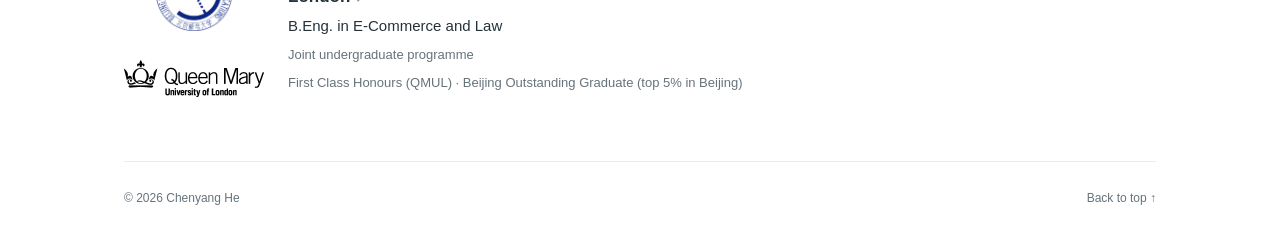
==== commit 09285840: "Add bilingual hiking journal with photos and location maps" ====
--- a/index.html
+++ b/index.html
@@ -14,7 +14,7 @@
 <body id="top">
   <a class="skip-link" href="#main">Skip to content</a>
   <header class="topbar">
-    <nav aria-label="Main navigation"><a href="#about">About</a><a href="#news">News</a><a href="#publications">Selected Publications</a><a href="#experiences">Experiences</a></nav>
+    <nav aria-label="Main navigation"><a href="#about">About</a><a href="#news">News</a><a href="#publications">Selected Publications</a><a href="#experiences">Experiences</a><a href="hiking.html">Hiking</a></nav>
   </header>
   <figure class="mountain-banner">
     <div class="banner-frame">
--- a/styles.css
+++ b/styles.css
@@ -25,7 +25,7 @@
 .skip-link:focus { top: 8px; }
 .topbar { max-width: 1080px; margin: auto; min-height: 88px; padding: 18px 24px; display: flex; justify-content: flex-end; align-items: center; gap: 24px; position: sticky; top: 0; z-index: 20; background: rgba(255,255,255,.97); border-bottom: 1px solid transparent; transition: border-color .2s ease, box-shadow .2s ease; }
 .topbar.is-scrolled { border-color: var(--line); box-shadow: 0 8px 22px -22px #26323a; }
-.topbar nav { display: flex; gap: 26px; }
+.topbar nav { display: flex; flex-wrap: wrap; gap: 0 26px; }
 .topbar nav a { color: #56636c; font-size: 14px; min-height: 44px; display: flex; align-items: center; position: relative; }
 .topbar nav a::after { content: ''; position: absolute; left: 0; right: 0; bottom: 4px; height: 2px; background: var(--gold); transform: scaleX(0); transform-origin: left; transition: transform .2s ease; }
 .topbar nav a:hover, .topbar nav a:focus-visible, .topbar nav a[aria-current] { color: var(--ink); text-decoration: none; }
@@ -148,7 +148,7 @@
   .about-layout, .about-layout:has(.about-portrait:not([hidden])) { grid-template-columns: minmax(0, 1fr); gap: 24px; }
   .about-portrait { grid-row: 1; width: 138px; }
   .topbar { flex-direction: column; align-items: flex-start; gap: 0; }
-  .topbar nav { width: 100%; justify-content: space-between; gap: 4px; }
+  .topbar nav { width: 100%; justify-content: flex-start; gap: 0 16px; }
   .news-entry { grid-template-columns: minmax(0, 1fr); gap: 2px; }
   .news-entry + .news-entry { margin-top: 20px; }
   .publication-content { margin-top: 15px; }
@@ -157,7 +157,7 @@
 @media (max-width: 480px) {
   :root { --header-offset: 120px; }
   .topbar { flex-direction: column; align-items: flex-start; gap: 0; padding: 16px 22px 7px; }
-  .topbar nav { width: 100%; justify-content: space-between; }
+  .topbar nav { width: 100%; justify-content: flex-start; }
   .topbar nav a { font-size: 13px; }
   .mountain-banner { margin-left: 22px; margin-right: 22px; }
   .mountain-banner img { height: 150px; object-position: 62% 46%; }
